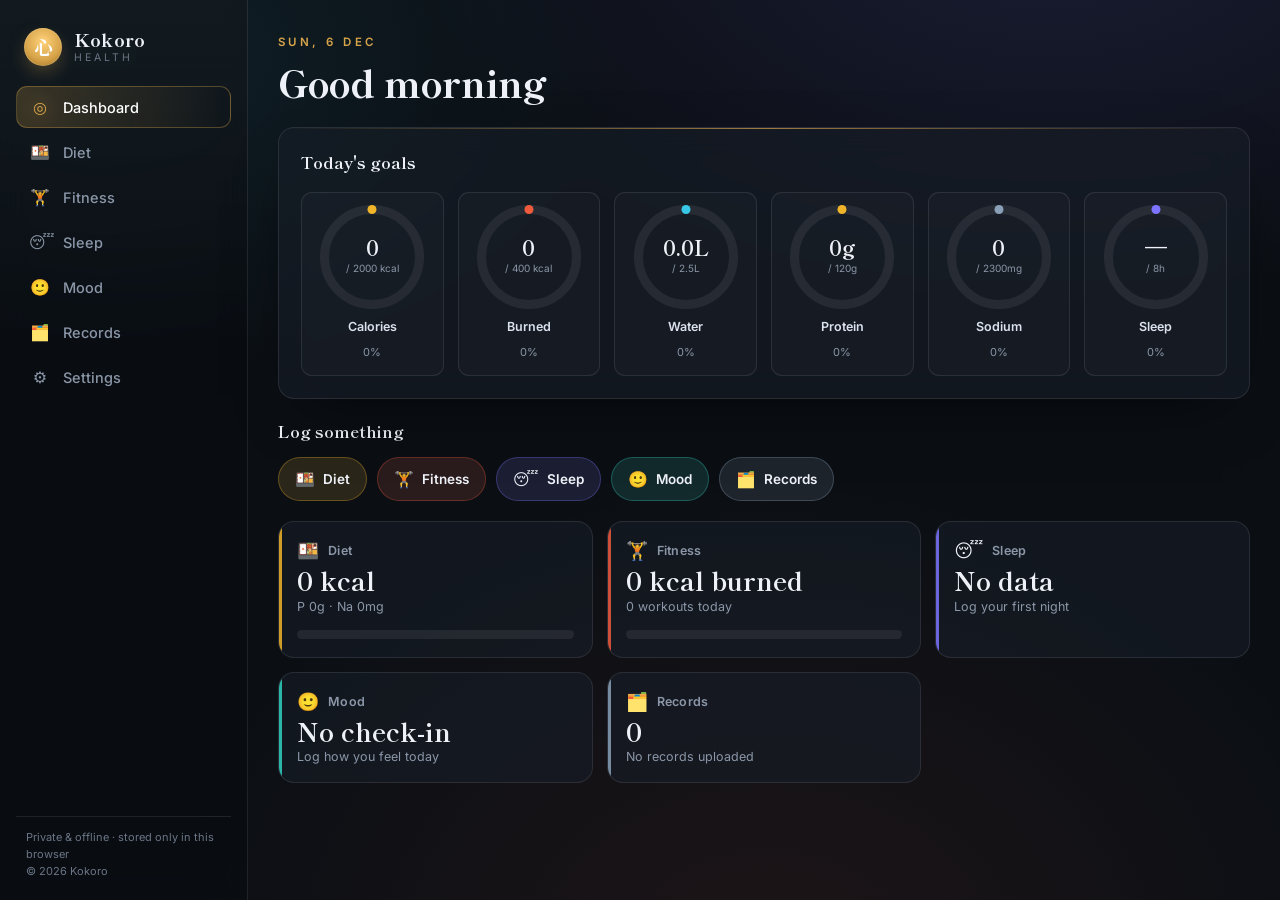
==== health/index.html @ 4ef30062 "Build Kokoro Health tracker app: diet, fitness, sleep, mood, records Self-contained static app under" ====
<!DOCTYPE html>
<html lang="en">
<head>
<meta charset="UTF-8" />
<meta name="viewport" content="width=device-width, initial-scale=1.0, viewport-fit=cover" />
<meta name="theme-color" content="#0b0f14" />
<title>Kokoro Health</title>
<link rel="icon" href="data:image/svg+xml,%3Csvg xmlns='http://www.w3.org/2000/svg' viewBox='0 0 100 100'%3E%3Ctext y='.9em' font-size='90'%3E%F0%9F%AB%80%3C/text%3E%3C/svg%3E" />
<meta name="description" content="Kokoro Health — a private, offline-first health tracker for meals, hydration, fitness, sleep and mood. Log a day, snap a food photo, and let Claude help you understand it." />
<link rel="preconnect" href="https://fonts.googleapis.com" />
<link rel="preconnect" href="https://fonts.gstatic.com" crossorigin />
<link href="https://fonts.googleapis.com/css2?family=Shippori+Mincho:wght@500;700;800&family=Inter:wght@400;500;600;700&display=swap" rel="stylesheet" />
<link rel="stylesheet" href="css/app.css" />
</head>
<body>
  <div class="app">
    <aside class="sidebar">
      <div class="brand">
        <div class="seal">心</div>
        <div class="brand-tx">
          <span class="brand-name">Kokoro</span>
          <span class="brand-sub">Health</span>
        </div>
      </div>
      <nav class="nav-list" id="navList"><!-- built by app.js --></nav>
      <div class="side-foot">Private &amp; offline · stored only in this browser<br />&copy; <span id="year">2026</span> Kokoro</div>
    </aside>

    <main class="main">
      <div id="view"><!-- rendered by app.js --></div>
    </main>
  </div>

  <nav class="tabbar" id="tabList"><!-- built by app.js --></nav>

  <div id="toastWrap" class="toast-wrap"></div>
  <div id="modalRoot"></div>

  <!-- Script load order is a contract (SPEC §"Script load order") -->
  <script src="js/app.js"></script>
  <script src="js/food-db.js"></script>
  <script src="js/exercise-db.js"></script>
  <script src="js/diet.js"></script>
  <script src="js/fitness.js"></script>
  <script src="js/sleep.js"></script>
  <script src="js/mood.js"></script>
  <script src="js/records.js"></script>
</body>
</html>
---- health/css/app.css ----
/* ==========================================================================
   Kokoro Health — design system (app.css)   OWNER: shell agent
   Premium dark wellness aesthetic. Shared primitives are a contract with
   the module agents — every class named in SPEC.md is defined here.
   ========================================================================== */

:root {
  /* ink + surfaces */
  --ink:      #0b0f14;
  --ink-2:    #0e131a;
  --panel:    rgba(23, 30, 40, 0.62);
  --panel-2:  rgba(30, 39, 51, 0.5);
  --line:     rgba(233, 237, 245, 0.10);
  --line-2:   rgba(233, 237, 245, 0.18);

  /* text */
  --paper:    #eef2f8;
  --paper-2:  #dbe2ee;
  --muted:    #8b97a8;
  --muted-2:  #6b7686;

  /* brand accents (module gradients) */
  --gold:     #d7a44a;
  --warn:     #f0a44a;
  --err:      #ef5a54;
  --ok:       #5fd6a4;

  --c-diet:    #f0b429; /* amber   */
  --c-fitness: #ef5a3c; /* ember   */
  --c-sleep:   #7c74ff; /* indigo  */
  --c-mood:    #2fd2c0; /* teal    */
  --c-records: #8aa0b8; /* slate   */
  --c-water:   #37c8e8; /* cyan    */
  --c-dashboard: var(--gold);
  --c-settings:  var(--muted);

  --accent: var(--gold);

  --radius:   16px;
  --radius-sm:11px;
  --sidebar:  248px;
  --maxw:     1080px;
  --shadow:   0 24px 60px -28px rgba(0,0,0,.75);
  --font-disp:"Shippori Mincho", Georgia, serif;
  --font-ui:  "Inter", system-ui, -apple-system, "Segoe UI", Roboto, sans-serif;
}

* { box-sizing: border-box; margin: 0; padding: 0; }
html { scroll-behavior: smooth; }
body {
  font-family: var(--font-ui);
  color: var(--paper);
  line-height: 1.55;
  -webkit-font-smoothing: antialiased;
  background:
    radial-gradient(1100px 620px at 82% -8%, rgba(124,116,255,.13), transparent 60%),
    radial-gradient(900px 560px at 8% 6%, rgba(55,200,232,.09), transparent 58%),
    radial-gradient(1000px 800px at 60% 108%, rgba(240,90,60,.08), transparent 62%),
    var(--ink);
  min-height: 100vh;
  overflow-x: hidden;
}
a { color: inherit; text-decoration: none; }
img { display: block; max-width: 100%; }
h1, h2, h3, .disp { font-family: var(--font-disp); line-height: 1.14; font-weight: 700; }
button { font-family: inherit; }
::selection { background: rgba(215,164,74,.32); }

/* scrollbars */
::-webkit-scrollbar { width: 10px; height: 10px; }
::-webkit-scrollbar-thumb { background: rgba(255,255,255,.09); border-radius: 20px; }
::-webkit-scrollbar-thumb:hover { background: rgba(255,255,255,.16); }

/* ==========================================================================
   App shell layout
   ========================================================================== */
.app {
  display: grid;
  grid-template-columns: var(--sidebar) 1fr;
  min-height: 100vh;
}

.sidebar {
  position: sticky;
  top: 0;
  align-self: start;
  height: 100vh;
  display: flex;
  flex-direction: column;
  padding: 22px 16px 18px;
  border-right: 1px solid var(--line);
  background: linear-gradient(180deg, rgba(255,255,255,.03), transparent 40%), rgba(9,13,18,.6);
  backdrop-filter: blur(14px);
}
.brand {
  display: flex; align-items: center; gap: 12px;
  padding: 6px 8px 20px;
}
.brand .seal {
  width: 38px; height: 38px; border-radius: 50%;
  display: grid; place-items: center;
  font-family: var(--font-disp); font-weight: 800; font-size: 19px; color: #fff;
  background: radial-gradient(circle at 50% 36%, #ffd27a, var(--gold) 58%, #9a6d1f);
  box-shadow: 0 0 0 1px rgba(255,255,255,.15) inset, 0 8px 22px -8px rgba(215,164,74,.7);
}
.brand .brand-tx { display: flex; flex-direction: column; line-height: 1.1; }
.brand .brand-name { font-family: var(--font-disp); font-weight: 800; font-size: 18px; letter-spacing: .01em; }
.brand .brand-sub { font-size: 10.5px; letter-spacing: .28em; text-transform: uppercase; color: var(--muted-2); margin-top: 2px; }

.nav-list { display: flex; flex-direction: column; gap: 3px; overflow-y: auto; flex: 1; }
.nav-item {
  display: flex; align-items: center; gap: 12px;
  width: 100%; text-align: left;
  padding: 10px 12px; border-radius: 11px;
  color: var(--muted); background: transparent; border: 1px solid transparent;
  cursor: pointer; font-size: 14.5px; font-weight: 500;
  transition: background .16s, color .16s, border-color .16s;
}
.nav-item:hover { color: var(--paper); background: rgba(255,255,255,.04); }
.nav-item .nav-ic { width: 22px; text-align: center; font-size: 16px; }
.nav-item.active {
  color: #fff;
  background: linear-gradient(90deg, color-mix(in srgb, var(--accent) 22%, transparent), transparent);
  border-color: color-mix(in srgb, var(--accent) 34%, transparent);
}
.nav-item.active .nav-ic { color: var(--accent); filter: drop-shadow(0 0 8px color-mix(in srgb, var(--accent) 60%, transparent)); }

.side-foot { font-size: 11px; color: var(--muted-2); padding: 12px 10px 2px; border-top: 1px solid var(--line); margin-top: 8px; }

.tabbar { display: none; }

.main { min-width: 0; display: flex; flex-direction: column; }
#view {
  width: 100%; max-width: var(--maxw);
  margin: 0 auto; padding: 34px 30px 80px;
  flex: 1;
}

/* ==========================================================================
   View header
   ========================================================================== */
.view-head { display: flex; align-items: flex-end; justify-content: space-between; gap: 16px; margin-bottom: 24px; flex-wrap: wrap; }
.eyebrow { font-size: 11.5px; letter-spacing: .3em; text-transform: uppercase; color: var(--accent); font-weight: 600; }
.view-title { font-size: clamp(26px, 4vw, 38px); font-weight: 800; margin-top: 8px; letter-spacing: -.01em; }

/* ==========================================================================
   Panels / glass
   ========================================================================== */
.panel {
  background: var(--panel);
  border: 1px solid var(--line);
  border-radius: var(--radius);
  padding: 22px;
  margin-bottom: 20px;
  backdrop-filter: blur(16px);
  box-shadow: var(--shadow);
}
.panel.glow { position: relative; overflow: hidden; }
.panel.glow::before {
  content: ""; position: absolute; inset: -1px -1px auto -1px; height: 2px;
  background: linear-gradient(90deg, transparent, color-mix(in srgb, var(--accent) 70%, transparent), transparent);
}
.panel-title {
  font-family: var(--font-disp); font-weight: 700; font-size: 16.5px;
  margin-bottom: 16px; display: flex; align-items: center; gap: 10px;
}
.panel-title .badge { font-family: var(--font-ui); }

.grid2 { display: grid; grid-template-columns: repeat(2, 1fr); gap: 14px; }
.grid3 { display: grid; grid-template-columns: repeat(3, 1fr); gap: 14px; }
@media (max-width: 640px) { .grid2, .grid3 { grid-template-columns: 1fr; } }

/* ==========================================================================
   Stats
   ========================================================================== */
.stat {
  background: var(--panel-2);
  border: 1px solid var(--line);
  border-radius: var(--radius-sm);
  padding: 15px 16px;
  display: flex; flex-direction: column; gap: 3px;
}
.stat-value { font-family: var(--font-disp); font-size: 24px; font-weight: 700; line-height: 1.1; }
.stat-sub { font-size: 12px; color: var(--muted); }

/* ==========================================================================
   Buttons
   ========================================================================== */
.btn {
  display: inline-flex; align-items: center; justify-content: center; gap: 8px;
  font-weight: 600; font-size: 14px; line-height: 1;
  padding: 11px 18px; border-radius: 999px; cursor: pointer;
  border: 1px solid var(--line-2); background: rgba(255,255,255,.04); color: var(--paper);
  transition: transform .14s, background .16s, border-color .16s, box-shadow .16s;
  white-space: nowrap;
}
.btn:hover { transform: translateY(-1px); border-color: var(--line-2); background: rgba(255,255,255,.07); }
.btn:active { transform: translateY(0); }
.btn-primary {
  background: linear-gradient(135deg, color-mix(in srgb, var(--accent) 92%, #fff 0%), color-mix(in srgb, var(--accent) 62%, #000));
  color: #0b0f14; border-color: transparent; font-weight: 700;
  box-shadow: 0 12px 30px -12px color-mix(in srgb, var(--accent) 80%, transparent);
}
.btn-primary:hover { box-shadow: 0 16px 36px -12px color-mix(in srgb, var(--accent) 90%, transparent); filter: brightness(1.04); }
.btn-ghost { background: transparent; }
.btn-ghost:hover { border-color: color-mix(in srgb, var(--accent) 55%, transparent); color: #fff; }
.btn-sm { padding: 7px 12px; font-size: 12.5px; border-radius: 999px; }
.btn.danger-btn {
  background: linear-gradient(135deg, #ff7a63, var(--err));
  color: #fff; box-shadow: 0 12px 30px -12px rgba(239,90,84,.7);
}
.btn:disabled { opacity: .5; cursor: not-allowed; transform: none; }

/* ==========================================================================
   Chips / tags / badges
   ========================================================================== */
.chip {
  display: inline-flex; align-items: center; gap: 6px;
  padding: 7px 13px; border-radius: 999px; cursor: pointer;
  border: 1px solid var(--line-2); background: rgba(255,255,255,.03);
  color: var(--muted); font-size: 13px; font-weight: 500;
  transition: all .15s;
}
.chip:hover { color: var(--paper); border-color: var(--line-2); }
.chip.active {
  color: #0b0f14; font-weight: 600;
  background: color-mix(in srgb, var(--accent) 82%, #fff);
  border-color: transparent;
}
.tag {
  display: inline-flex; align-items: center; gap: 5px;
  padding: 3px 9px; border-radius: 7px; font-size: 11.5px; font-weight: 500;
  background: rgba(255,255,255,.06); color: var(--muted); border: 1px solid var(--line);
}
.badge {
  display: inline-flex; align-items: center; gap: 5px;
  padding: 3px 9px; border-radius: 999px; font-size: 11px; font-weight: 600;
  letter-spacing: .02em;
  background: color-mix(in srgb, var(--accent) 18%, transparent);
  color: color-mix(in srgb, var(--accent) 88%, #fff);
  border: 1px solid color-mix(in srgb, var(--accent) 38%, transparent);
}

/* ==========================================================================
   Forms
   ========================================================================== */
.field { display: flex; flex-direction: column; gap: 6px; margin-bottom: 12px; }
.field label { font-size: 12.5px; font-weight: 500; color: var(--muted); letter-spacing: .01em; }
.field input, .field select, .field textarea,
input.field-input, select.field-input {
  width: 100%;
  background: rgba(9,13,18,.55);
  border: 1px solid var(--line-2);
  border-radius: 10px;
  color: var(--paper);
  padding: 11px 13px;
  font-size: 14px; font-family: inherit;
  transition: border-color .16s, box-shadow .16s, background .16s;
}
.field textarea { resize: vertical; min-height: 72px; line-height: 1.5; }
.field input:focus, .field select:focus, .field textarea:focus {
  outline: none;
  border-color: color-mix(in srgb, var(--accent) 60%, transparent);
  box-shadow: 0 0 0 3px color-mix(in srgb, var(--accent) 18%, transparent);
  background: rgba(9,13,18,.75);
}
.field input::placeholder, .field textarea::placeholder { color: var(--muted-2); }
.field select { appearance: none; cursor: pointer;
  background-image: linear-gradient(45deg, transparent 50%, var(--muted) 50%), linear-gradient(135deg, var(--muted) 50%, transparent 50%);
  background-position: calc(100% - 18px) 50%, calc(100% - 13px) 50%;
  background-size: 5px 5px, 5px 5px; background-repeat: no-repeat;
  padding-right: 34px;
}
.form-row { display: flex; gap: 10px; flex-wrap: wrap; align-items: center; }

/* ==========================================================================
   Progress bars
   ========================================================================== */
.progress {
  width: 100%; height: 9px; border-radius: 999px;
  background: rgba(255,255,255,.07); overflow: hidden;
}
.progress-fill {
  height: 100%; border-radius: 999px;
  background: var(--accent);
  transition: width .7s cubic-bezier(.4,0,.2,1);
}

/* ==========================================================================
   List items
   ========================================================================== */
.list-item {
  display: flex; align-items: center; gap: 12px;
  padding: 12px 14px; border-radius: var(--radius-sm);
  background: var(--panel-2); border: 1px solid var(--line);
  margin-bottom: 8px; transition: border-color .15s, background .15s;
}
.list-item:hover { border-color: var(--line-2); }
.list-item .li-main { flex: 1; min-width: 0; }
.list-item .li-title { font-weight: 600; font-size: 14.5px; }
.list-item .li-sub { font-size: 12.5px; color: var(--muted); margin-top: 1px; }

/* ==========================================================================
   Sliders (range)
   ========================================================================== */
.slider { width: 100%; -webkit-appearance: none; appearance: none; height: 6px; border-radius: 999px;
  background: rgba(255,255,255,.10); outline: none; cursor: pointer; }
.slider::-webkit-slider-thumb {
  -webkit-appearance: none; appearance: none; width: 20px; height: 20px; border-radius: 50%;
  background: color-mix(in srgb, var(--accent) 85%, #fff); cursor: pointer;
  border: 2px solid #0b0f14; box-shadow: 0 2px 10px -2px color-mix(in srgb, var(--accent) 90%, transparent);
  transition: transform .12s;
}
.slider::-webkit-slider-thumb:hover { transform: scale(1.14); }
.slider::-moz-range-thumb {
  width: 20px; height: 20px; border-radius: 50%; border: 2px solid #0b0f14;
  background: color-mix(in srgb, var(--accent) 85%, #fff); cursor: pointer;
}
.slider::-moz-range-track { height: 6px; border-radius: 999px; background: rgba(255,255,255,.10); }

/* ==========================================================================
   Stars (rating)
   ========================================================================== */
.stars { display: inline-flex; gap: 3px; font-size: 20px; color: var(--muted-2); cursor: pointer; }
.stars .star { transition: transform .1s, color .12s; }
.stars .star.on { color: var(--gold); }
.stars .star:hover { transform: scale(1.15); }

/* ==========================================================================
   Tables
   ========================================================================== */
.table-scroll { overflow-x: auto; border-radius: var(--radius-sm); border: 1px solid var(--line); }
.table-scroll table { width: 100%; border-collapse: collapse; min-width: 460px; font-size: 13.5px; }
.table-scroll th, .table-scroll td { padding: 10px 13px; text-align: left; border-bottom: 1px solid var(--line); }
.table-scroll th { font-weight: 600; color: var(--muted); font-size: 12px; letter-spacing: .03em; text-transform: uppercase; background: rgba(255,255,255,.02); }
.table-scroll tr:last-child td { border-bottom: none; }
.table-scroll tbody tr:hover { background: rgba(255,255,255,.025); }

/* ==========================================================================
   Utility
   ========================================================================== */
.muted { color: var(--muted); }
.danger { color: var(--err); }
.empty-state {
  text-align: center; padding: 34px 20px; color: var(--muted);
}
.empty-state .empty-emoji { font-size: 34px; margin-bottom: 10px; opacity: .9; }
.empty-state p { margin: 4px 0; font-size: 14px; }
.empty-state strong { color: var(--paper); }

/* ==========================================================================
   Charts (helper output)
   ========================================================================== */
.ring { position: relative; display: inline-grid; place-items: center; }
.ring svg { display: block; }
.ring-center { position: absolute; inset: 0; display: grid; place-content: center; text-align: center; }
.ring-label { font-family: var(--font-disp); font-weight: 700; color: var(--paper); line-height: 1; }
.ring-sub { color: var(--muted); margin-top: 3px; }
.chart { width: 100%; }
.chart svg { display: block; overflow: visible; }
.chart-empty { display: grid; place-items: center; padding: 22px; font-size: 13px; }
.spark svg { display: block; }

/* ==========================================================================
   Dashboard
   ========================================================================== */
.ring-grid {
  display: grid; grid-template-columns: repeat(6, 1fr); gap: 14px;
}
.ring-card {
  display: flex; flex-direction: column; align-items: center; gap: 8px;
  padding: 12px 6px 14px; border-radius: var(--radius-sm);
  background: rgba(255,255,255,.02); border: 1px solid var(--line);
}
.ring-name { font-size: 12.5px; font-weight: 600; color: var(--paper-2); }
.ring-pct { font-size: 11px; }
@media (max-width: 900px) { .ring-grid { grid-template-columns: repeat(3, 1fr); } }
@media (max-width: 480px) { .ring-grid { grid-template-columns: repeat(2, 1fr); } }

.quick-add { margin-bottom: 20px; }
.quick-add .panel-title { margin-bottom: 12px; }
.quick-row { display: flex; gap: 10px; flex-wrap: wrap; }
.quick-btn {
  display: inline-flex; align-items: center; gap: 8px;
  padding: 11px 16px; border-radius: 999px; cursor: pointer;
  background: color-mix(in srgb, var(--accent) 12%, rgba(255,255,255,.02));
  border: 1px solid color-mix(in srgb, var(--accent) 30%, transparent);
  color: var(--paper); font-size: 13.5px; font-weight: 600;
  transition: transform .14s, background .16s;
}
.quick-btn:hover { transform: translateY(-2px); background: color-mix(in srgb, var(--accent) 22%, rgba(255,255,255,.02)); }
.quick-btn .quick-ic { font-size: 16px; }

.tiles-grid { display: grid; grid-template-columns: repeat(3, 1fr); gap: 14px; }
@media (max-width: 820px) { .tiles-grid { grid-template-columns: repeat(2, 1fr); } }
@media (max-width: 520px) { .tiles-grid { grid-template-columns: 1fr; } }
.tile {
  text-align: left; cursor: pointer;
  background: var(--panel); border: 1px solid var(--line);
  border-radius: var(--radius); padding: 18px;
  display: flex; flex-direction: column; gap: 4px;
  transition: transform .16s, border-color .16s, box-shadow .16s;
  position: relative; overflow: hidden;
  color: var(--paper);
}
.tile::before {
  content: ""; position: absolute; left: 0; top: 0; bottom: 0; width: 3px;
  background: var(--accent); opacity: .85;
}
.tile:hover { transform: translateY(-3px); border-color: color-mix(in srgb, var(--accent) 40%, transparent);
  box-shadow: 0 20px 44px -26px color-mix(in srgb, var(--accent) 70%, transparent); }
.tile-head { display: flex; align-items: center; gap: 9px; }
.tile-ic { font-size: 18px; }
.tile-label { font-size: 12.5px; font-weight: 600; color: var(--muted); letter-spacing: .02em; }
.tile-value { font-family: var(--font-disp); font-size: 26px; font-weight: 700; line-height: 1.15; }
.tile-sub { font-size: 12.5px; }

/* ==========================================================================
   Settings
   ========================================================================== */
.privacy-note { font-size: 12.5px; line-height: 1.55; margin-top: 6px;
  padding: 12px 14px; border-radius: 10px; background: rgba(55,200,232,.06);
  border: 1px solid rgba(55,200,232,.16); }
.danger-zone { border-color: rgba(239,90,84,.28); background: rgba(239,90,84,.05); }
.settings-actions { justify-content: flex-end; margin-bottom: 40px; }

/* ==========================================================================
   Toasts
   ========================================================================== */
.toast-wrap {
  position: fixed; z-index: 200; bottom: 22px; right: 22px;
  display: flex; flex-direction: column; gap: 10px; pointer-events: none;
}
.toast {
  display: flex; align-items: center; gap: 10px;
  padding: 12px 16px; border-radius: 12px; min-width: 220px; max-width: 360px;
  background: rgba(20,26,34,.94); border: 1px solid var(--line-2);
  color: var(--paper); font-size: 13.5px; font-weight: 500;
  box-shadow: 0 18px 40px -18px rgba(0,0,0,.8);
  transform: translateX(120%); opacity: 0;
  transition: transform .32s cubic-bezier(.2,.8,.2,1), opacity .32s;
  backdrop-filter: blur(12px);
}
.toast.show { transform: translateX(0); opacity: 1; }
.toast .toast-dot { width: 9px; height: 9px; border-radius: 50%; flex: none; }
.toast-ok   .toast-dot { background: var(--ok);   box-shadow: 0 0 10px var(--ok); }
.toast-warn .toast-dot { background: var(--warn); box-shadow: 0 0 10px var(--warn); }
.toast-err  .toast-dot { background: var(--err);  box-shadow: 0 0 10px var(--err); }

/* ==========================================================================
   Modal
   ========================================================================== */
.modal-backdrop {
  position: fixed; inset: 0; z-index: 150;
  display: grid; place-items: center; padding: 20px;
  background: rgba(5,8,12,.62); backdrop-filter: blur(6px);
  opacity: 0; transition: opacity .22s;
}
.modal-backdrop.show { opacity: 1; }
.modal {
  width: 100%; max-width: 540px; max-height: 88vh; display: flex; flex-direction: column;
  background: linear-gradient(180deg, rgba(30,38,50,.96), rgba(18,24,32,.97));
  border: 1px solid var(--line-2); border-radius: 18px;
  box-shadow: 0 40px 90px -30px rgba(0,0,0,.85);
  transform: translateY(14px) scale(.98); transition: transform .24s cubic-bezier(.2,.8,.2,1);
}
.modal-backdrop.show .modal { transform: translateY(0) scale(1); }
.modal-head {
  display: flex; align-items: center; justify-content: space-between; gap: 12px;
  padding: 18px 22px; border-bottom: 1px solid var(--line);
}
.modal-title { font-size: 18px; font-weight: 700; }
.modal-x {
  background: transparent; border: none; color: var(--muted); cursor: pointer;
  font-size: 26px; line-height: 1; width: 34px; height: 34px; border-radius: 9px;
  transition: background .15s, color .15s;
}
.modal-x:hover { background: rgba(255,255,255,.06); color: var(--paper); }
.modal-body { padding: 20px 22px 24px; overflow-y: auto; }
.confirm-msg { font-size: 15px; line-height: 1.6; }

/* ==========================================================================
   Responsive: bottom tab bar ≤ 820px
   ========================================================================== */
@media (max-width: 820px) {
  .app { grid-template-columns: 1fr; }
  .sidebar { display: none; }
  #view { padding: 24px 18px 104px; }
  .tabbar {
    display: flex; position: fixed; z-index: 100; bottom: 0; left: 0; right: 0;
    background: rgba(9,13,18,.9); backdrop-filter: blur(18px);
    border-top: 1px solid var(--line);
    padding: 8px 6px calc(8px + env(safe-area-inset-bottom, 0px));
    overflow-x: auto; gap: 2px;
  }
  .tabbar .nav-item {
    flex: 1 1 0; width: auto; flex-direction: column; justify-content: center; gap: 3px;
    padding: 7px 6px; min-width: 52px; font-size: 10.5px; font-weight: 600; text-align: center;
    border-radius: 12px;
  }
  .tabbar .nav-item .nav-ic { width: auto; font-size: 19px; }
  .tabbar .nav-item.active { background: color-mix(in srgb, var(--accent) 16%, transparent); }
}
@media (max-width: 400px) {
  .tabbar .nav-item .nav-tx { display: none; }
  .tabbar .nav-item { min-width: 52px; }
}

/* motion-reduce */
@media (prefers-reduced-motion: reduce) {
  * { transition: none !important; animation: none !important; }
}
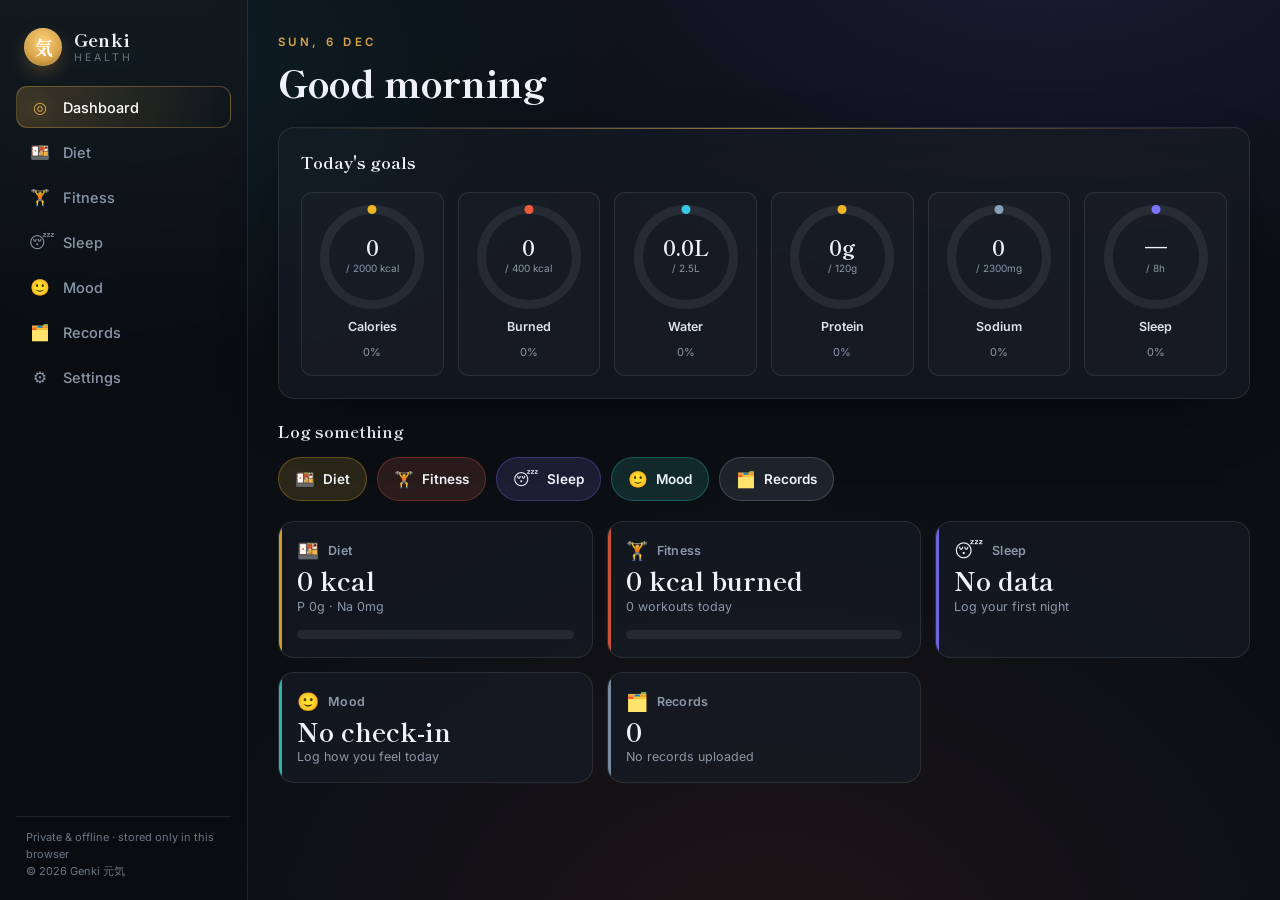
==== commit ff391491: "Rebrand app to Genki 元気, drop Kokoro branding New name, brand seal (気), favicon, localStorage key (g" ====
--- a/health/index.html
+++ b/health/index.html
@@ -4,9 +4,9 @@
 <meta charset="UTF-8" />
 <meta name="viewport" content="width=device-width, initial-scale=1.0, viewport-fit=cover" />
 <meta name="theme-color" content="#0b0f14" />
-<title>Kokoro Health</title>
+<title>Genki 元気</title>
 <link rel="icon" href="data:image/svg+xml,%3Csvg xmlns='http://www.w3.org/2000/svg' viewBox='0 0 100 100'%3E%3Ctext y='.9em' font-size='90'%3E%F0%9F%AB%80%3C/text%3E%3C/svg%3E" />
-<meta name="description" content="Kokoro Health — a private, offline-first health tracker for meals, hydration, fitness, sleep and mood. Log a day, snap a food photo, and let Claude help you understand it." />
+<meta name="description" content="Genki 元気 — a private, offline-first health tracker for meals, hydration, fitness, sleep and mood. Log a day, snap a food photo, and let Claude help you understand it." />
 <link rel="preconnect" href="https://fonts.googleapis.com" />
 <link rel="preconnect" href="https://fonts.gstatic.com" crossorigin />
 <link href="https://fonts.googleapis.com/css2?family=Shippori+Mincho:wght@500;700;800&family=Inter:wght@400;500;600;700&display=swap" rel="stylesheet" />
@@ -16,14 +16,14 @@
   <div class="app">
     <aside class="sidebar">
       <div class="brand">
-        <div class="seal">心</div>
+        <div class="seal">気</div>
         <div class="brand-tx">
-          <span class="brand-name">Kokoro</span>
+          <span class="brand-name">Genki</span>
           <span class="brand-sub">Health</span>
         </div>
       </div>
       <nav class="nav-list" id="navList"><!-- built by app.js --></nav>
-      <div class="side-foot">Private &amp; offline · stored only in this browser<br />&copy; <span id="year">2026</span> Kokoro</div>
+      <div class="side-foot">Private &amp; offline · stored only in this browser<br />&copy; <span id="year">2026</span> Genki 元気</div>
     </aside>
 
     <main class="main">
--- a/health/css/app.css
+++ b/health/css/app.css
@@ -1,5 +1,5 @@
 /* ==========================================================================
-   Kokoro Health — design system (app.css)   OWNER: shell agent
+   Genki 元気 — design system (app.css)   OWNER: shell agent
    Premium dark wellness aesthetic. Shared primitives are a contract with
    the module agents — every class named in SPEC.md is defined here.
    ========================================================================== */
